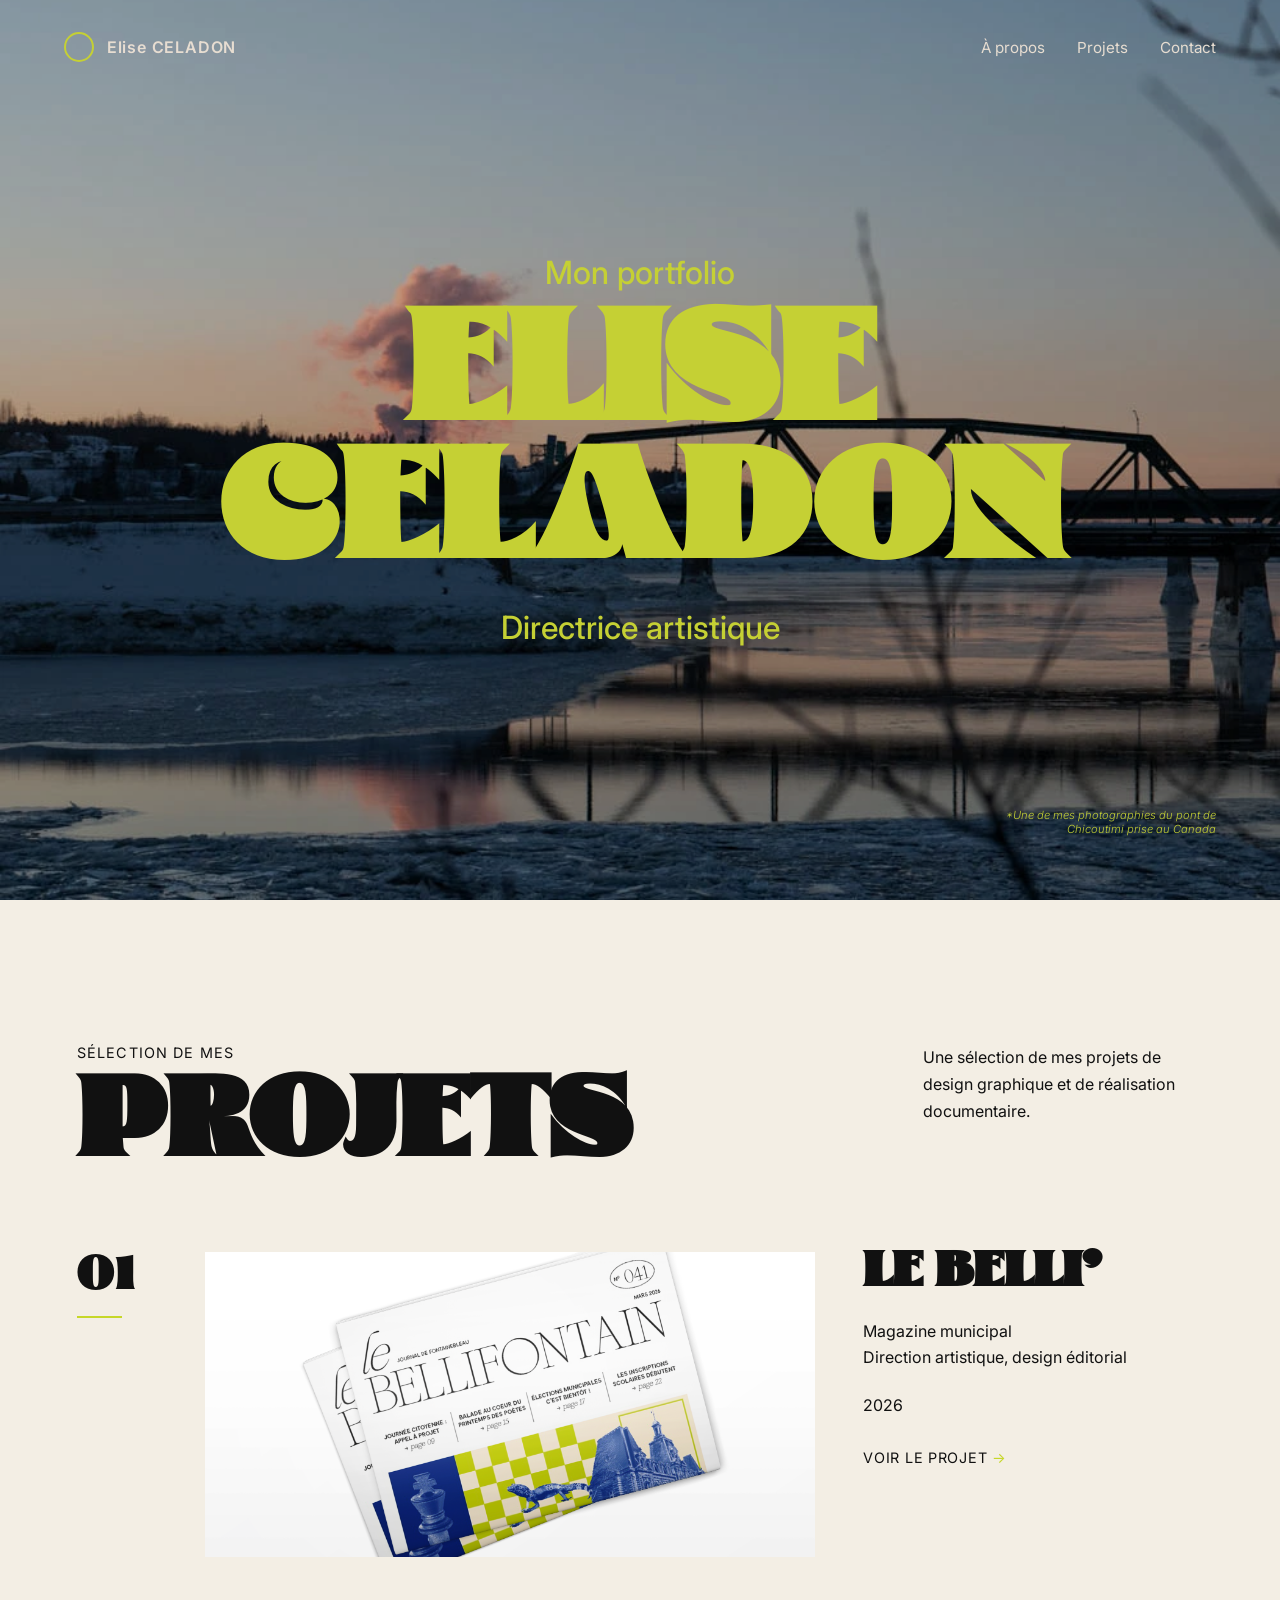
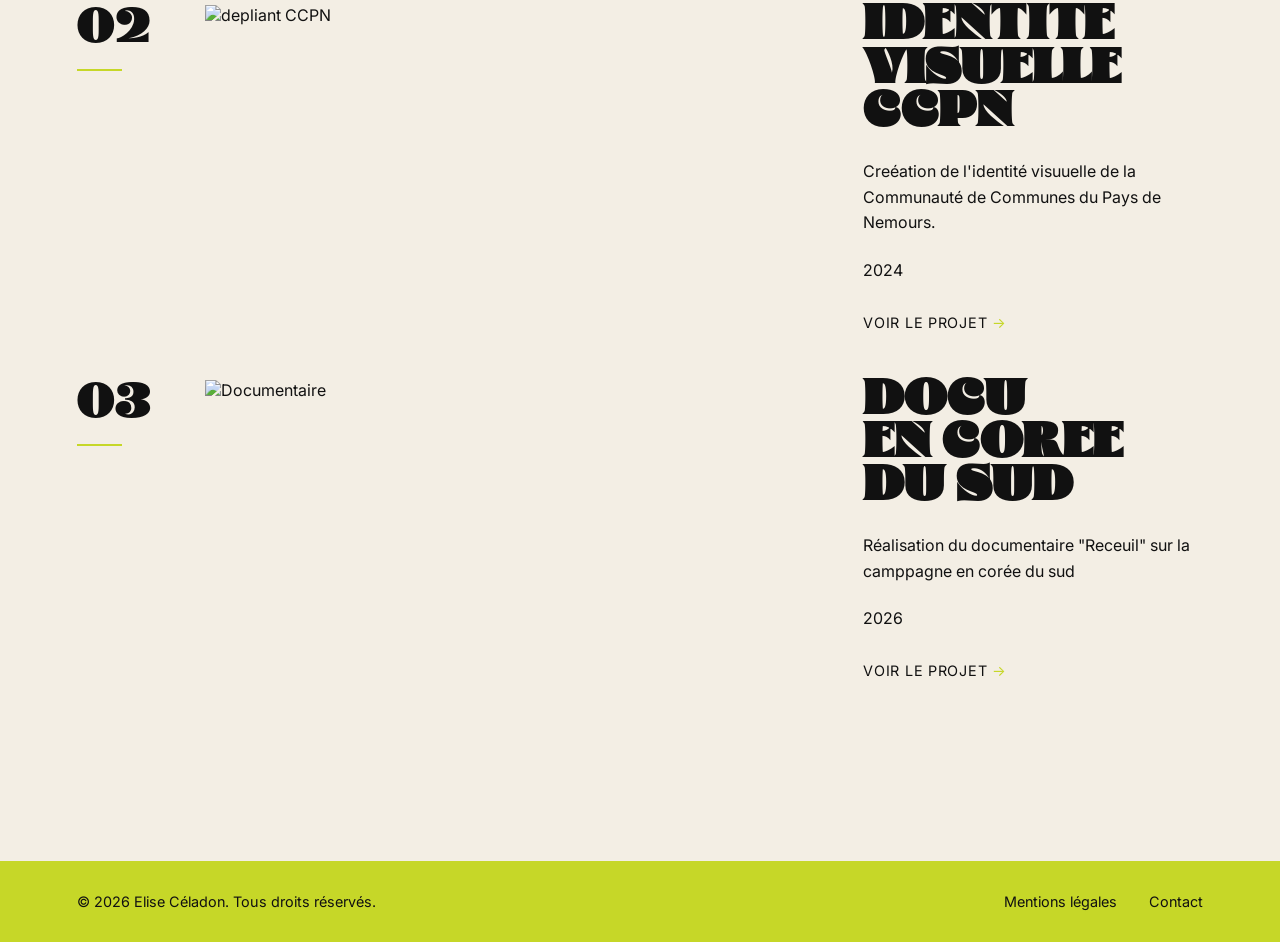
==== index.html @ 3e0023af "ajout favicon" ====
<!doctype html>
<html lang="fr"></html>
  <head>
    <meta charset="UTF-8" />
    <meta name="viewport" content="width=device-width, initial-scale=1.0" />
    <title>Portfolio 2026</title>
    <link rel="stylesheet" href="style.css" />
    <script src="script.js" defer></script>
    <meta name="description" content="Portfolio d'Élise Céladon. Direction artistique, identité visuelle et design graphique à travers une sélection de projets créatifs et de réalisations.">
  <link rel="icon" type="image/png" href="./img/favicon.png">


</head>
  

<body>

   

<header  id="header" class="header">

    <div class="logo"> 
        <span class="logo-circle"></span>
       <a href="index.html#header">
  <span class="logo-name">Elise CELADON</span>
</a>
    </div>

    <button class="menu-btn" aria-label="Ouvrir le menu">
        <span></span>
        <span></span>
        <span></span>
    </button>

    <nav class="menu">
        
        <a href="#">À propos</a>
        <a href="index.html#projects">Projets</a>
        <a href="#">Contact</a>
    </nav>

</header>





    <main>
        <section class="hero">

            <img
                src="./img/photo_chicoutimi.webp"
                alt="Pont de Chicoutimi"
                class="hero-image"
            >

            <div class="overlay"></div>

            <div class="hero-content">

                <p class="intro">Mon portfolio</p>

                <div class="ellipse"></div>

                <h1 class="hero-title">
                    ELISE<br>
                    CELADON
                </h1>

                <p class="job">
                    Directrice artistique
                </p>

            </div>

            <p class="photo-note">
                *Une de mes photographies du pont 
de Chicoutimi prise au Canada
            </p>

            
        </section>
    </main>









<!-- section de mes projets -->
    

   <section id="projects"  class="projects">

  
    <div class="projects-top">

        <div class="projects-heading">

            <p class="projects-subtitle">
                SÉLECTION DE MES
            </p>

            <h2 class="projects-title">
                PROJETS
            </h2>

        </div>

        <div class="projects-text">

            <p>
                Une sélection de mes projets de design graphique et de réalisation documentaire. 
            </p>

        </div>

    </div>

    <!-- Projet 01 -->
   <article class="project">

    <div class="project-number">
        <span>01</span>
    </div>

    <div class="project-image project-image-first">
        <a href="projet1.html">
    <img src="./img/projet1/belli-coupe.png" alt="Bellifontain">
</a>
         
    </div>

      <div class="project-info">

            <h3>
               LE BELLI'
            </h3>

            <p>
                Magazine municipal<br>
                Direction artistique, design éditorial
            </p>

            <div class="project-year">
                2026
            </div>

           <a href="projet1.html">
    VOIR LE PROJET
</a>

</article>

    <!-- Projet 02 -->
    <article class="project">

        <div class="project-number">
            <span>02</span>
        </div>

        <div class="project-image">
             <a href="projet2.html">
        <img src="./img/projet2/depliant_cc2.png" alt="depliant CCPN">
    </a>
        </div>

        <div class="project-info">

            <h3>
               IDENTITÉ VISUELLE CCPN
            </h3>

            <p>
                Creéation de l'identité visuuelle de la Communauté de Communes du Pays de Nemours.
            </p>

            <div class="project-year">
                2024
            </div>

            <a href="projet2.html">
                VOIR LE PROJET
            </a>

        </div>

    </article>

    




    <!-- Projet 03 -->
    <article class="project">

        <div class="project-number">
            <span>03</span>
        </div>

        <div class="project-image">
            <a href="projet3.html">
            <img src="./img/projet4/docu_payage.png" alt="Documentaire">
            </a>
        </div>

        <div class="project-info">

            <h3>
                DOCU <br>
               EN CORÉE DU SUD
            </h3>

            <p>
                Réalisation du documentaire "Receuil" sur la camppagne en corée du sud
            </p>

            <div class="project-year">
                2026
            </div>

            <a href="#">
                VOIR LE PROJET 
            </a>

        </div>

    </article>

</section>





<footer class="footer">

    <p>
       © 2026 Elise Céladon. Tous droits réservés.
    </p>

    <div class="footer-links">
        <a href="mentions-legales.html">Mentions légales</a>
        <a href="mailto:contact@email.fr">Contact</a>
    </div>

</footer>
    
</body>




  
</html>
---- style.css ----
*,
*::before,
*::after {
  box-sizing: border-box;
}

* {
    margin: 0;
    padding: 0;
}

/* 
installation des polices de caractères */

@font-face {
  font-family: 'Glodok Display';
  src: url('./fonts/tan-type-co-glodok-display.woff2') format('woff2'),
       url('./fonts/tan-type-co-glodok-display.woff') format('woff');
  font-weight: normal;
  font-style: normal;
  font-display: swap;
}

@font-face {
  font-family: 'Inter Variable';
  src: url('./fonts/Inter-VariableFont_opsz,wght.woff') format('woff');
  font-weight: 100 900;
  font-style: normal;
}

@font-face {
  font-family: 'Inter Variable';
  src: url('./fonts/Inter-Italic-VariableFont_opsz,wght.woff') format('woff');
  font-weight: 100 900;
  font-style: italic;
}





img {
    display: block;
}

a {
    color: inherit;
    text-decoration: none;
}

body {
    font-family: "Inter Variable", sans-serif;
    background: #e7ddd1;
    color:#e7ddd1
   
}







.header {
    position: absolute;
    top: 0;
    left: 0;
    width: 100%;

    display: flex;
    justify-content: space-between;
    align-items: center;

    padding: 2rem 4rem;
    z-index: 20;
}

.logo {
    display: flex;
    align-items: center;
    gap: 0.8rem;
}

.logo-circle {
    width: 30px;
    height: 30px;
    border: 2px solid #c5d034;
    border-radius: 50%;
}

.logo-name {
    font-weight: 600;
    letter-spacing: 0.05em;
}

.menu {
    display: flex;
    gap: 2rem;
}

.menu a {
    font-size: 0.95rem;
    transition: 0.3s;
}

.menu a:hover {
    color: #c5d034;
}

/* page d'acceuil  */

.hero {
    position: relative;
    height: 100vh;
    overflow: hidden;
}

.hero-image {
    position: absolute;
    inset: 0;

    width: 100%;
    height: 100%;

    object-fit: cover;
}

.overlay {
    position: absolute;
    inset: 0;

    background: rgba(0, 0, 0, 0.25);
}

.hero-content {
    position: absolute;
    inset: 0;

    display: flex;
    flex-direction: column;
    justify-content: center;
    align-items: center;

    z-index: 10;
}

.intro {
    color: #c5d034;
    font-size: 2rem;
    font-weight: 500;
    margin-bottom: 1rem;
}

.hero-title {
    font-family: "Glodok Display", serif;
    font-size: clamp(3.5rem, 12vw, 10rem);
  
    line-height: 0.9;
    text-align: center;
    color: #c5d034;
    z-index: 2;
}

.job {
    margin-top: 1.5rem;
    color: #c5d034;
    font-size: 2rem;
    font-weight: 500;


}

.ellipse {
    position: absolute;
    width: min(900px, 80vw);
    height: min(500px, 45vw);
    border: 3px solid var(--accent);
    border-radius: 50%;
    z-index: 1;
}


/* buger menu */


/* burger menu bouton */

.menu-btn {
    display: none;

    background: transparent;
    border: none;

    width: 40px;
    height: 40px;

    cursor: pointer;

    position: relative;
    z-index: 30;
}

.menu-btn span {
    display: block;

    width: 28px;
    height: 2px;

    margin: 6px auto;

    background: white;
    border-radius: 999px;

    transition: all 0.3s ease;
}

/* animation croix */

.menu-btn.active span:nth-child(1) {
    transform: translateY(8px) rotate(45deg);
}

.menu-btn.active span:nth-child(2) {
    opacity: 0;
}

.menu-btn.active span:nth-child(3) {
    transform: translateY(-8px) rotate(-45deg);
}


/* version mobile  */

@media (max-width: 768px) {

    .header {
        padding: 1.5rem;
    }

    .menu-btn {
        display: block;
    }

    .menu {
        position: fixed;

        top: 0;
        right: -100%;

        width: 100%;
        height: 100vh;

        background: #111;

        display: flex;
        flex-direction: column;
        justify-content: center;
        align-items: center;

        gap: 2rem;

        transition: right 0.3s ease;

        z-index: 25;
    }

    .menu.active {
        right: 0;
    }

    .menu a {
        font-size: 1.5rem;
    }
}



/* légende photo */

.photo-note {
    position: absolute;
  font-family: "Inter Variable", sans-serif;
font-style: italic;
font-weight: 300; 
    right: 4rem;
    bottom: 4rem;
     max-width: 260px;
    text-align: right;
    color: #c5d034;

    font-size: 0.7rem;
    z-index: 10;
}




 /*  .ellipse {
        width: 70vw;
        height: 36vw;
          color: #c5d034; 
        border: 2px solid  #c5d034; 

    } */

/* responsive de l'acceuil */

@media (max-width: 768px) {

    .header {
        padding: 1.5rem;
    }

    .menu {
        gap: 1rem;
    }

    .menu a {
        font-size: 0.85rem;
    }

    .intro {
        font-size: 1.2rem;
    }

    .job {
        font-size: 1.2rem;
    }

    .photo-note {
        right: 1.5rem;
        bottom: 5rem;
        max-width: 180px;
    }

    /* .ellipse {
        width: 90vw;
        height: 50vw;
          color: #c5d034; 
        border: 2px solid  #c5d034; 

    } */
}




/* section proj */

.projects {
    background: #f3eee4;
    color: #111;

    padding-top: 9rem;
    padding-bottom: 8rem;

    padding-left: 6vw;
    padding-right: 6vw;
}

/* header proj */

.projects-top {
    display: flex;
    justify-content: space-between;
    align-items: flex-start;

    margin-bottom: 5rem;
}

.projects-heading {
    max-width: 700px;
}

.projects-subtitle {
    font-size: 0.9rem;
    letter-spacing: 0.08em;
    margin-bottom: 1rem;
}

.projects-title {
    font-family: "Glodok Display", serif;
    font-size: clamp(5rem, 10vw, 7rem);
    line-height: 0.85;
}

.projects-text {
    max-width: 280px;
}

.projects-text p {
    line-height: 1.7;
}


/* _____________________________ */
/* projets */

.project {
    display: grid;

    grid-template-columns:
        80px
        minmax(300px, 700px)
        260px;

    gap: 3rem;

    align-items: start;

    margin-bottom: 3rem;
}

/* projet num */

.project-number span {
    display: block;

    font-family: "Glodok Display", serif;
    font-size: 3rem;
    line-height: 1;
}

.project-number::after {
    content: "";

    display: block;

    width: 45px;
    height: 2px;

    background: #c6d728;

    margin-top: 1rem;
}

/* img */

.project-image {
    aspect-ratio: 16 / 8;
    overflow: hidden;
}

.project-image img {
    width: 100%;
    height: 100%;
    object-fit: cover;
    display: block;
}



/* grain images */

/* .project-image,
.hero {
    position: relative;
    overflow: hidden;
}

.project-image::after,
.hero::after {
    content: "";

    position: absolute;
    inset: 0;

    background-image: url("./img/grain.png");
    background-size: cover;
    background-repeat: repeat;

    opacity: 3;

    pointer-events: none;
} */








/* .project-image-first img {
    transform: scale(1.50);
} */

/* texte projets= */

.project {
    grid-template-columns:
        80px
        minmax(300px, 700px)
        340px;
}

.project-info {
    max-width: 340px;
}











.project-info h3 {
    font-family: "Glodok Display", serif;

    font-size: 3rem;
    line-height: 0.9;

    margin-bottom: 1.5rem;
}

.project-info p {
    line-height: 1.6;
    margin-bottom: 1.5rem;
}

.project-year {
    margin-bottom: 2rem;
}

.project-info a {
    color: inherit;
    text-decoration: none;

    font-size: 0.9rem;
    letter-spacing: 0.05em;
}

.project-info a::after {
    content: " →";
    color: #c6d728;
}

/* responsive */

@media (max-width: 1100px) {

    .project {
        grid-template-columns:
            70px
            1fr;
    }

    .project-info {
        grid-column: 2;
    }

}

@media (max-width: 768px) {

    .projects {
        padding: 5rem 1.5rem;
    }

    .projects-top {
        flex-direction: column;
        gap: 2rem;
    }

    .projects-title {
        font-size: 4rem;
    }

    .project {
        display: flex;
        flex-direction: column;

        gap: 1.5rem;
    }

    .project-number span {
        font-size: 2rem;
    }

    .project-info h3 {
        font-size: 2rem;
    }

    .projects-text {
        max-width: 100%;
    }

}




/* Footer */

.footer {
    background:  #c6d728;

    color: #111;

    padding: 2rem 6vw;

    display: flex;
    justify-content: space-between;
    align-items: center;
    gap: 2rem;
}

.footer p {
    font-size: 0.9rem;
}

.footer-links {
    display: flex;
    gap: 2rem;
}

.footer-links a {
    color: inherit;
    text-decoration: none;
    font-size: 0.9rem;
}
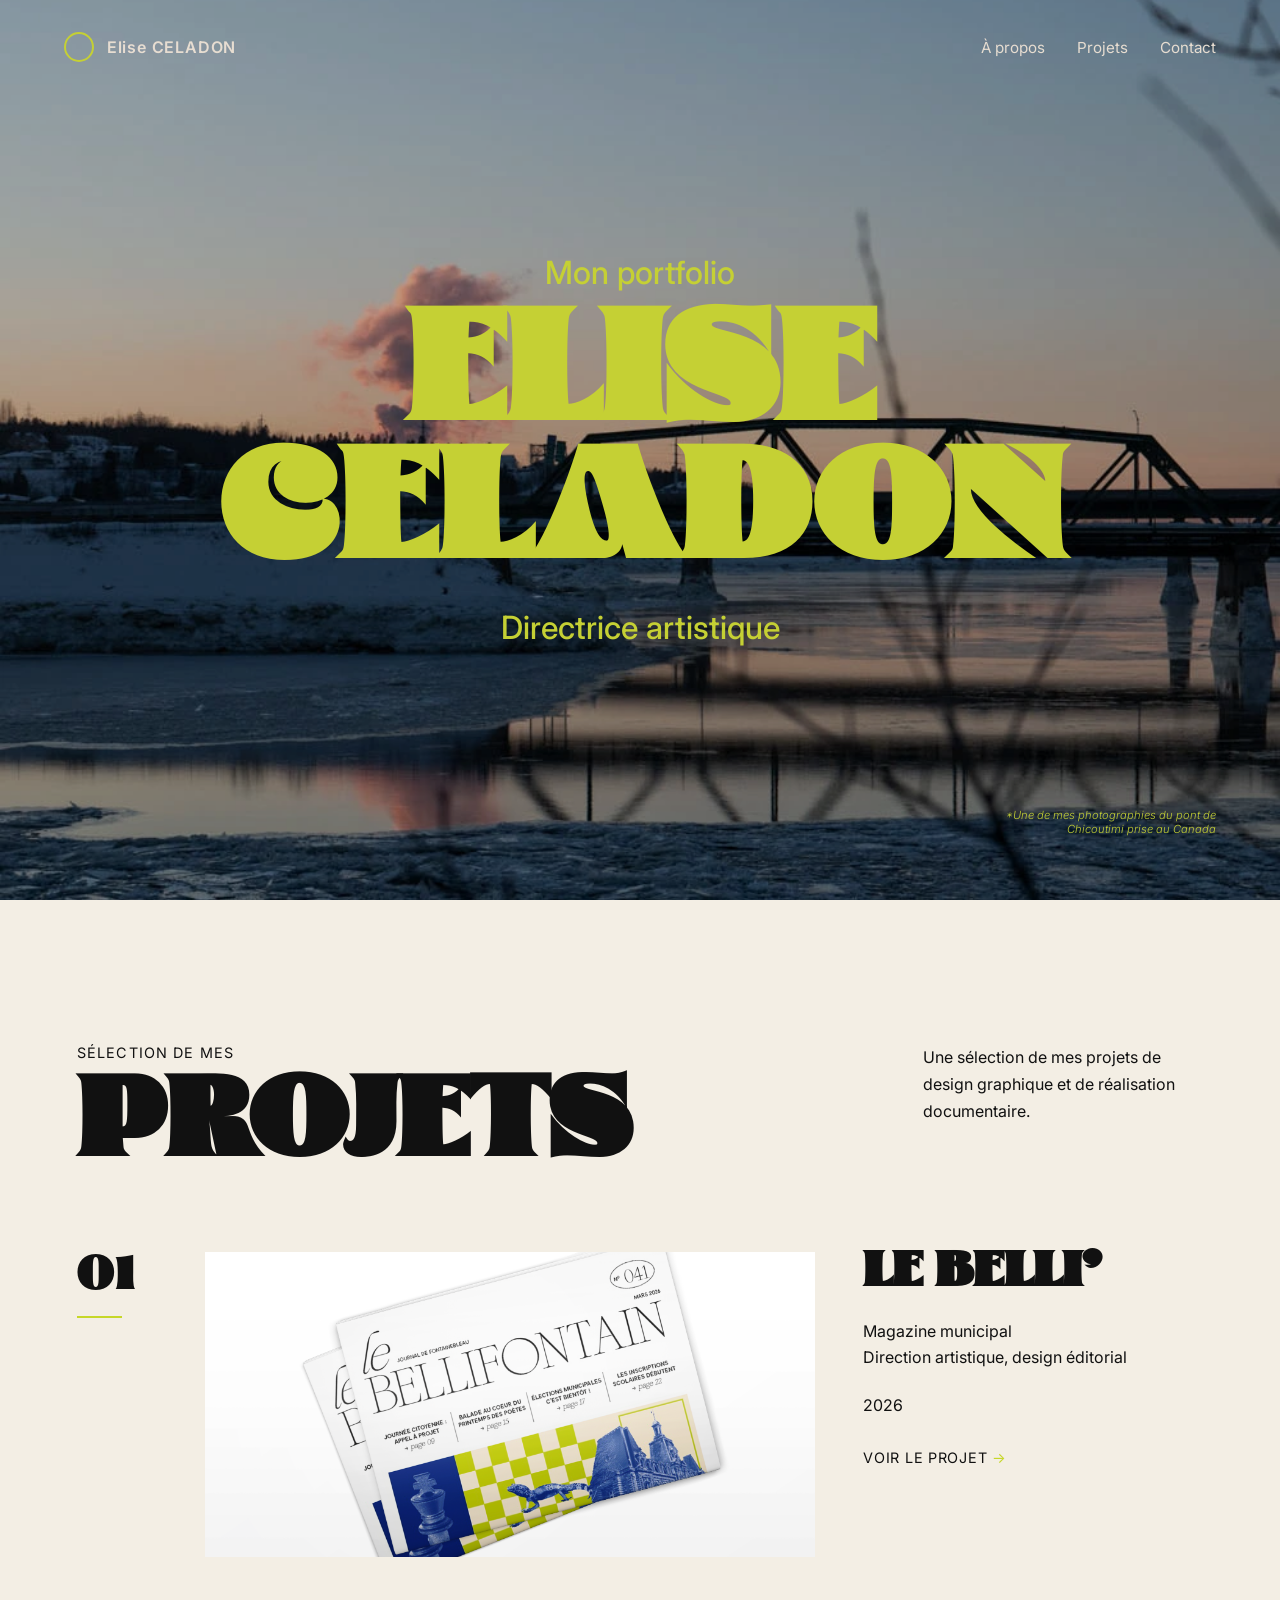
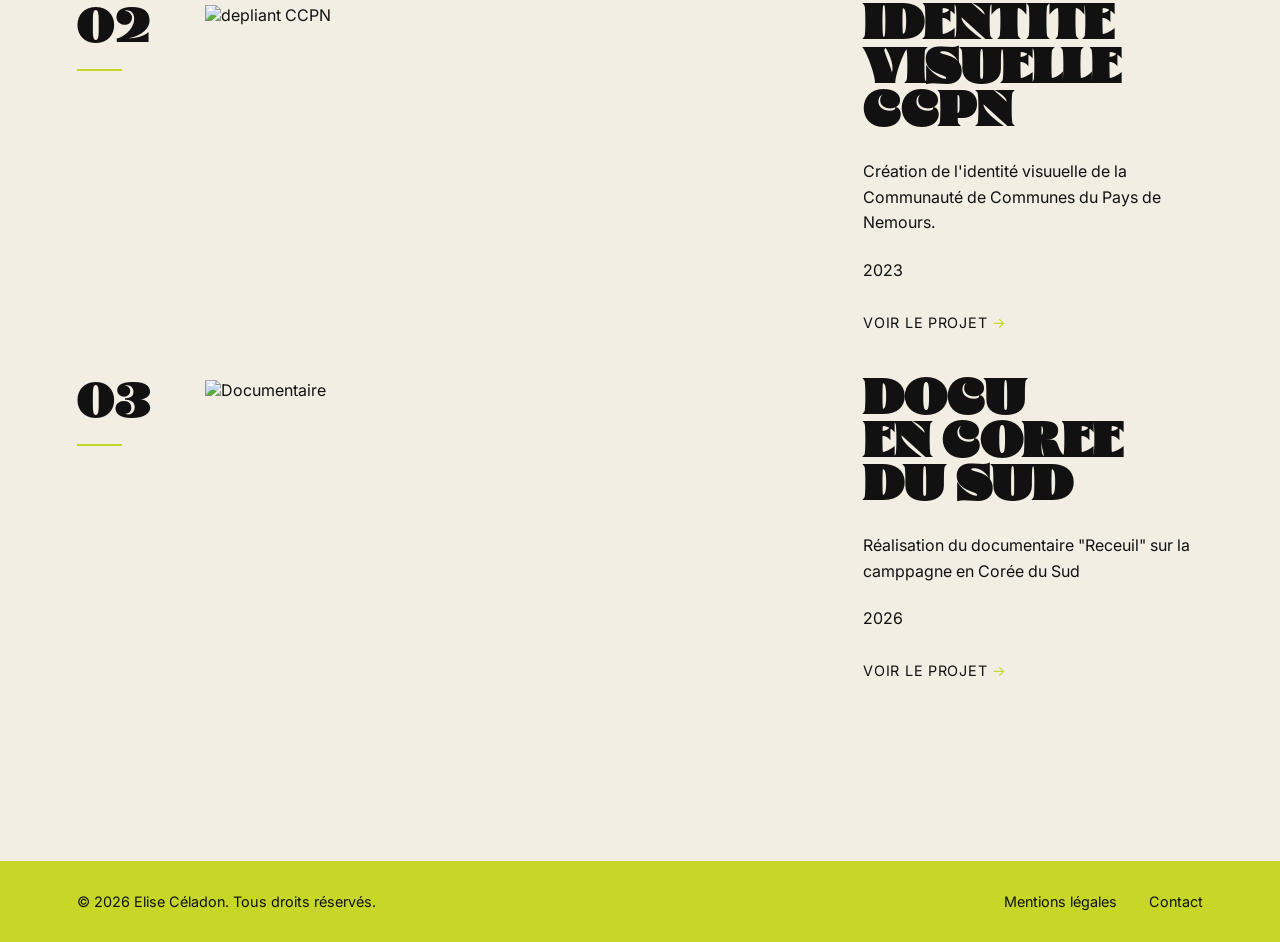
==== commit 3c01796b: "MAJ lien menu" ====
--- a/index.html
+++ b/index.html
@@ -34,9 +34,9 @@
 
     <nav class="menu">
         
-        <a href="#">À propos</a>
+        <a href="apropos.html">À propos</a>
         <a href="index.html#projects">Projets</a>
-        <a href="#">Contact</a>
+        <a href="apropos.html#contact">Contact</a>
     </nav>
 
 </header>
@@ -175,11 +175,11 @@
             </h3>
 
             <p>
-                Creéation de l'identité visuuelle de la Communauté de Communes du Pays de Nemours.
+                Création de l'identité visuuelle de la Communauté de Communes du Pays de Nemours.
             </p>
 
             <div class="project-year">
-                2024
+                2023
             </div>
 
             <a href="projet2.html">
@@ -216,7 +216,7 @@
             </h3>
 
             <p>
-                Réalisation du documentaire "Receuil" sur la camppagne en corée du sud
+                Réalisation du documentaire "Receuil" sur la camppagne en Corée du Sud
             </p>
 
             <div class="project-year">
@@ -244,7 +244,7 @@
     </p>
 
     <div class="footer-links">
-        <a href="mentions-legales.html">Mentions légales</a>
+         <a href="mentions-legales.html">Mentions légales</a>
         <a href="mailto:contact@email.fr">Contact</a>
     </div>
 
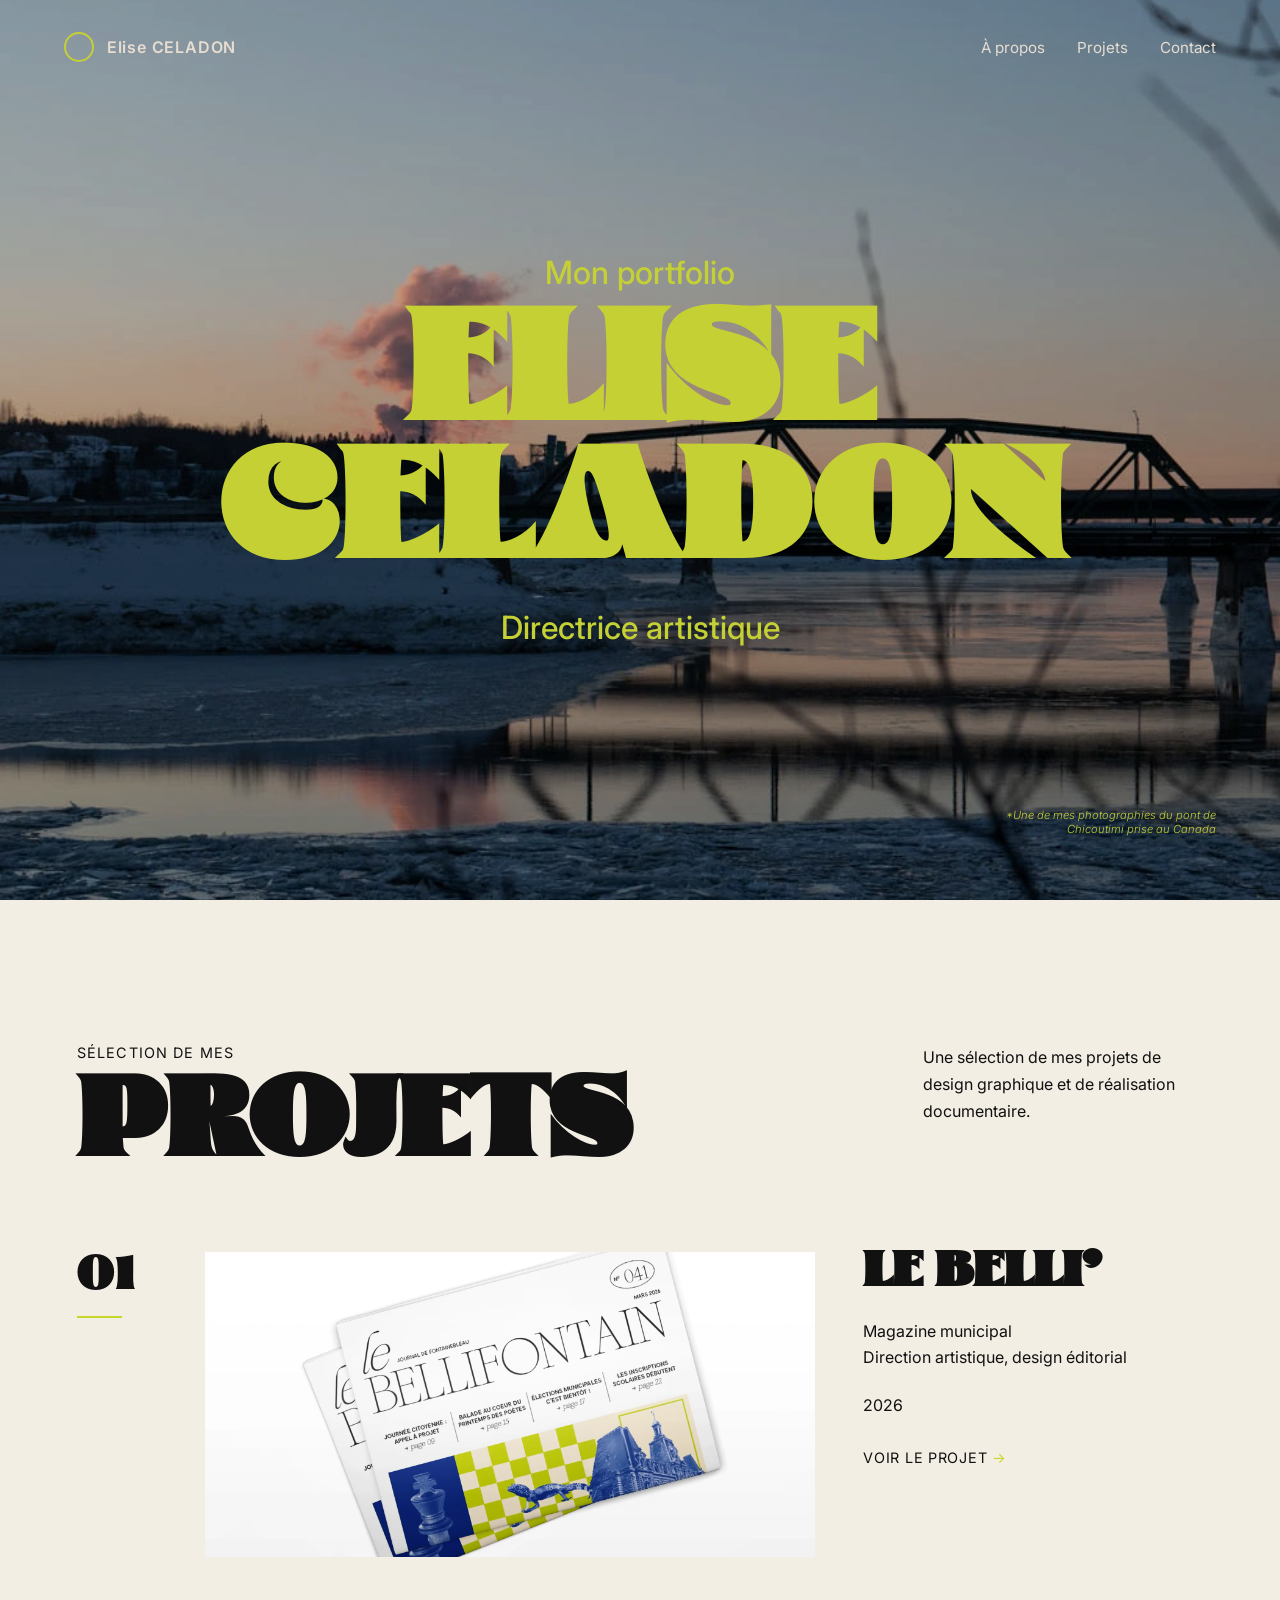
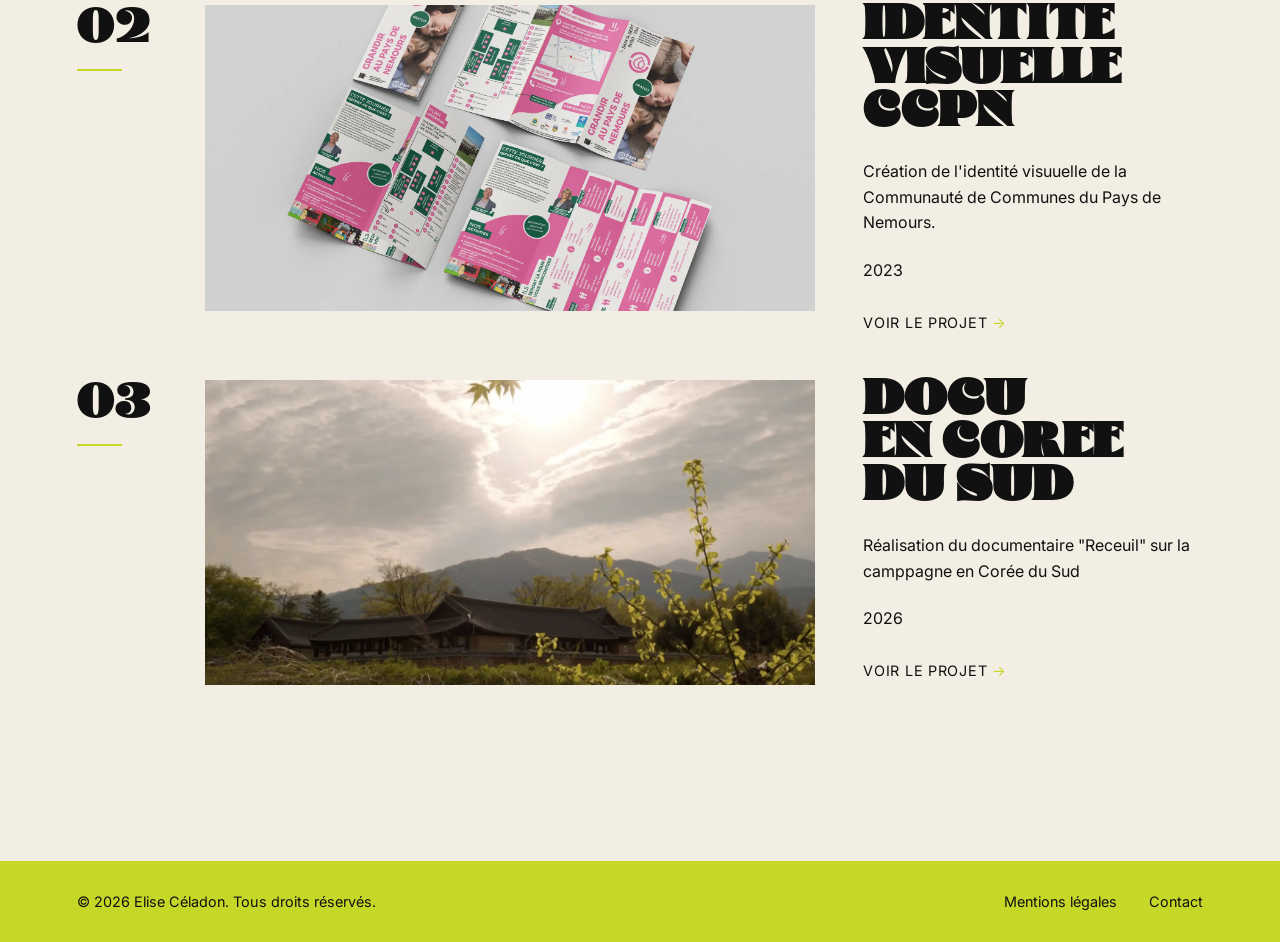
==== commit be82fc2c: "optimisation images, mise en format webp et redimentionnement des img pr les perfs" ====
--- a/index.html
+++ b/index.html
@@ -129,7 +129,7 @@
 
     <div class="project-image project-image-first">
         <a href="projet1.html">
-    <img src="./img/projet1/belli-coupe.png" alt="Bellifontain">
+    <img src="./img/projet1/belli-coupe.webp" alt="Bellifontain">
 </a>
          
     </div>
@@ -164,7 +164,7 @@
 
         <div class="project-image">
              <a href="projet2.html">
-        <img src="./img/projet2/depliant_cc2.png" alt="depliant CCPN">
+        <img src="./img/projet2/depliant.webp" alt="depliant CCPN">
     </a>
         </div>
 
@@ -204,7 +204,7 @@
 
         <div class="project-image">
             <a href="projet3.html">
-            <img src="./img/projet4/docu_payage.png" alt="Documentaire">
+            <img src="./img/projet4/docu_payage.webp" alt="Documentaire">
             </a>
         </div>
 
@@ -244,8 +244,8 @@
     </p>
 
     <div class="footer-links">
-         <a href="mentions-legales.html">Mentions légales</a>
-        <a href="mailto:contact@email.fr">Contact</a>
+        <a href="mentions-legales.html">Mentions légales</a>
+            <a href="mailto:elise.celadon@outlook.fr">Contact</a>
     </div>
 
 </footer>
--- a/style.css
+++ b/style.css
@@ -58,22 +58,43 @@
 
 
 
-
-
-
 .header {
-    position: absolute;
+    position: fixed;
     top: 0;
     left: 0;
     width: 100%;
-
     display: flex;
     justify-content: space-between;
     align-items: center;
-
     padding: 2rem 4rem;
     z-index: 20;
-}
+    transition: background 0.3s ease;
+}
+
+.header.scrolled {
+    background: #f3eee4;
+}
+
+
+.header .logo-name,
+.header .menu a {
+    color: #e7ddd1;
+    transition: color 0.3s ease;
+}
+
+.header.scrolled .logo-name,
+.header.scrolled .menu a {
+    color: #111;
+  
+}
+
+.header .menu a:hover,
+.header.scrolled .menu a:hover {
+    color: #c5d034;
+}
+
+
+
 
 .logo {
     display: flex;
@@ -270,6 +291,7 @@
 
     .menu a {
         font-size: 1.5rem;
+          color: #f3eee4;
     }
 }
 
@@ -317,6 +339,7 @@
 
     .menu a {
         font-size: 0.85rem;
+        color: #f3eee4;
     }
 
     .intro {
@@ -448,6 +471,10 @@
     display: block;
 }
 
+/* burger spans noirs au scroll */
+.header.scrolled .menu-btn span {
+    background: #111;
+}
 
 
 /* grain images */
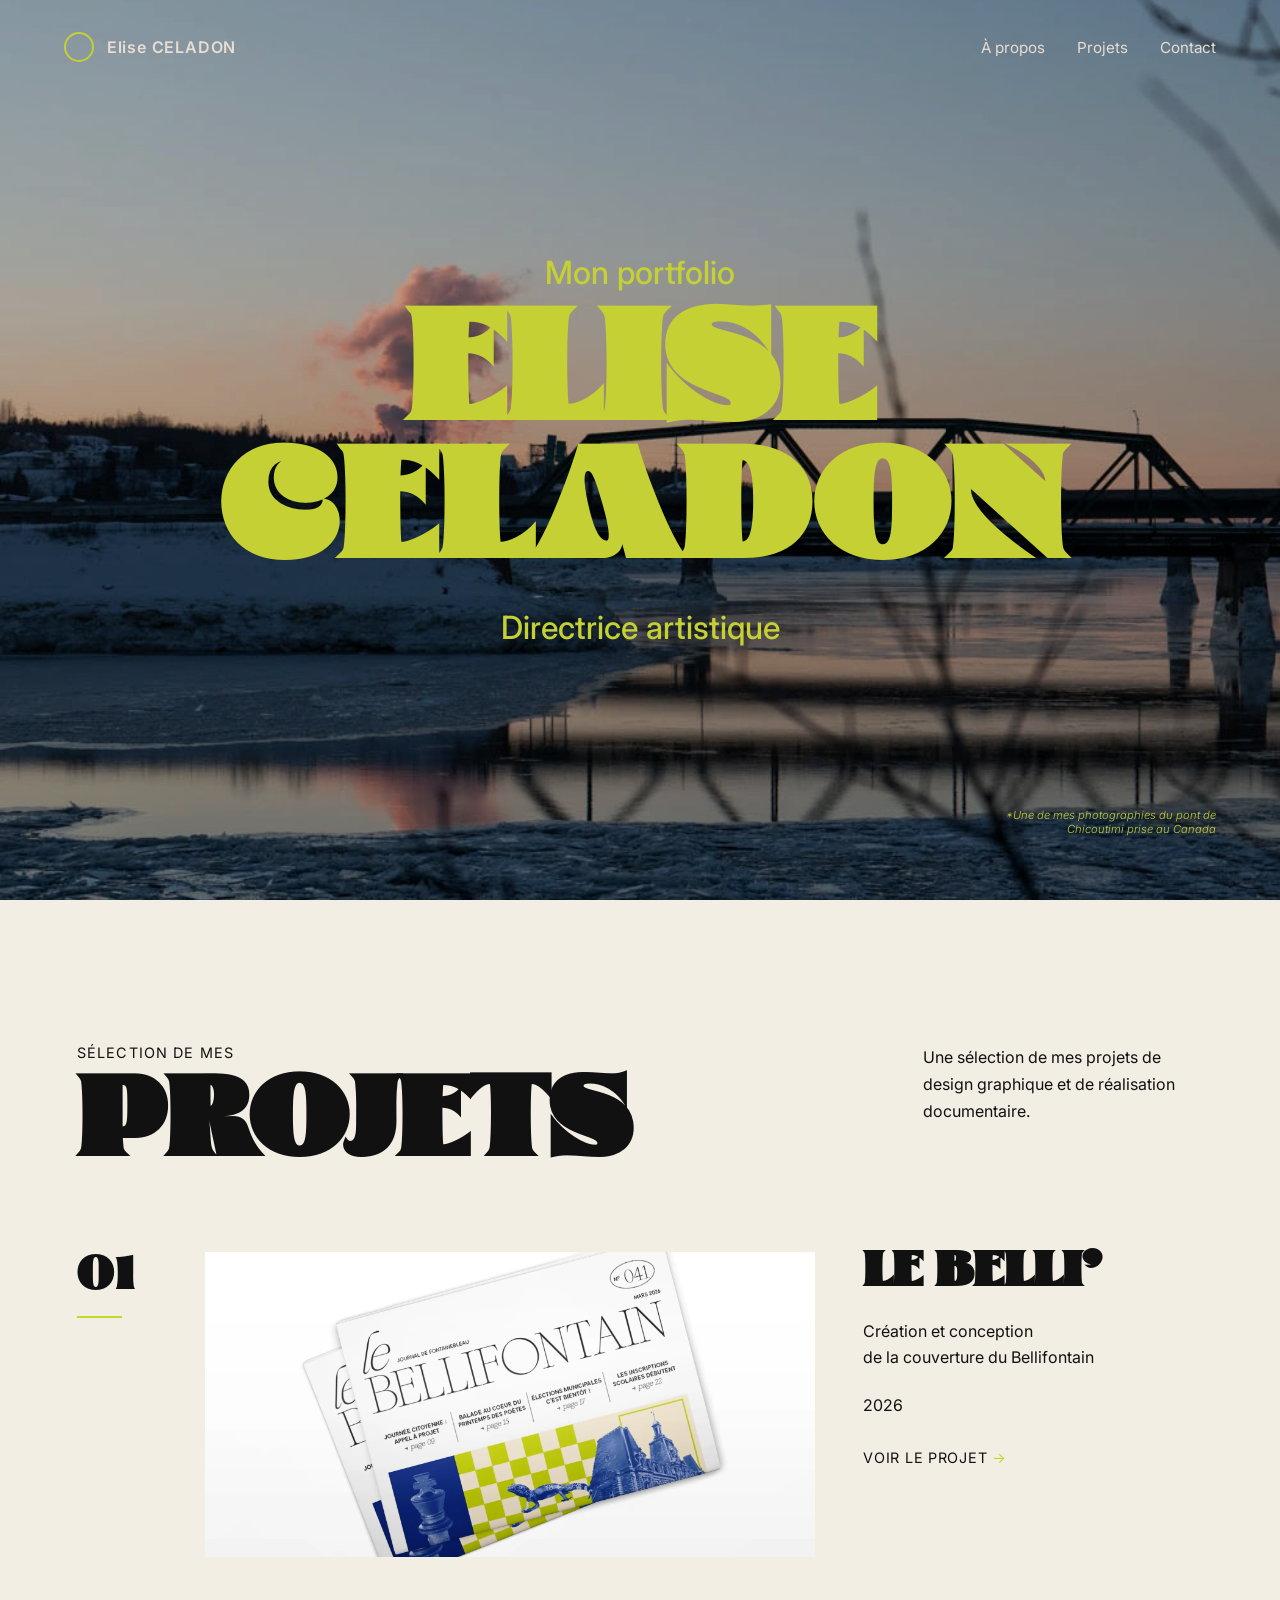
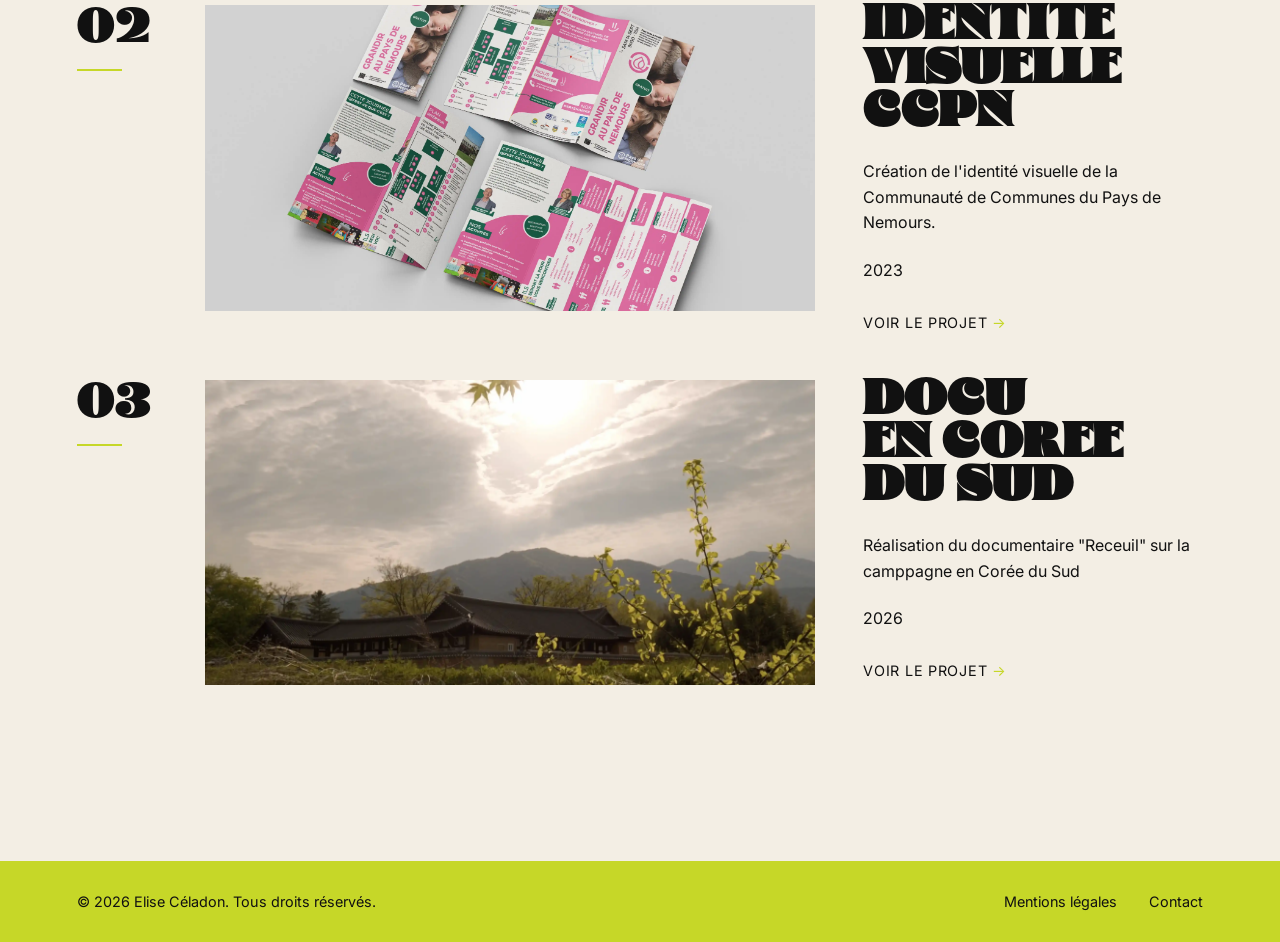
==== commit d5d567e6: "modif texte" ====
--- a/index.html
+++ b/index.html
@@ -13,7 +13,7 @@
 </head>
   
 
-<body>
+<body class="home">
 
    
 
@@ -34,9 +34,9 @@
 
     <nav class="menu">
         
-        <a href="apropos.html">À propos</a>
-        <a href="index.html#projects">Projets</a>
-        <a href="apropos.html#contact">Contact</a>
+       <a href="apropos.html">À propos</a>
+            <a href="index.html#projects">Projets</a>
+            <a href="apropos.html#contact">Contact</a>
     </nav>
 
 </header>
@@ -141,8 +141,8 @@
             </h3>
 
             <p>
-                Magazine municipal<br>
-                Direction artistique, design éditorial
+                Création et conception<br>
+                de la couverture du Bellifontain
             </p>
 
             <div class="project-year">
@@ -175,7 +175,7 @@
             </h3>
 
             <p>
-                Création de l'identité visuuelle de la Communauté de Communes du Pays de Nemours.
+                Création de l'identité visuelle de la Communauté de Communes du Pays de Nemours.
             </p>
 
             <div class="project-year">
--- a/style.css
+++ b/style.css
@@ -56,6 +56,12 @@
 }
 
 
+
+
+
+.header.scrolled {
+    background: #f3eee4;
+}
 
 
 .header {
@@ -71,8 +77,15 @@
     transition: background 0.3s ease;
 }
 
-.header.scrolled {
-    background: #f3eee4;
+
+
+body.home .menu-btn span {
+    background: #fff;
+    transition: background 0.3s ease;
+}
+
+body.home .header.scrolled .menu-btn span {
+    background: #111;
 }
 
 
@@ -85,16 +98,12 @@
 .header.scrolled .logo-name,
 .header.scrolled .menu a {
     color: #111;
-  
 }
 
 .header .menu a:hover,
 .header.scrolled .menu a:hover {
     color: #c5d034;
 }
-
-
-
 
 .logo {
     display: flex;
@@ -289,11 +298,23 @@
         right: 0;
     }
 
-    .menu a {
+
+
+ .menu a {
         font-size: 1.5rem;
-          color: #f3eee4;
-    }
-}
+         color: #fff !important;
+
+    }
+
+   
+
+    /* croix aussi en blanc */
+    .menu-btn.active span {
+        background: #fff !important;
+    }
+}
+
+
 
 
 
@@ -339,7 +360,6 @@
 
     .menu a {
         font-size: 0.85rem;
-        color: #f3eee4;
     }
 
     .intro {
@@ -471,10 +491,6 @@
     display: block;
 }
 
-/* burger spans noirs au scroll */
-.header.scrolled .menu-btn span {
-    background: #111;
-}
 
 
 /* grain images */
